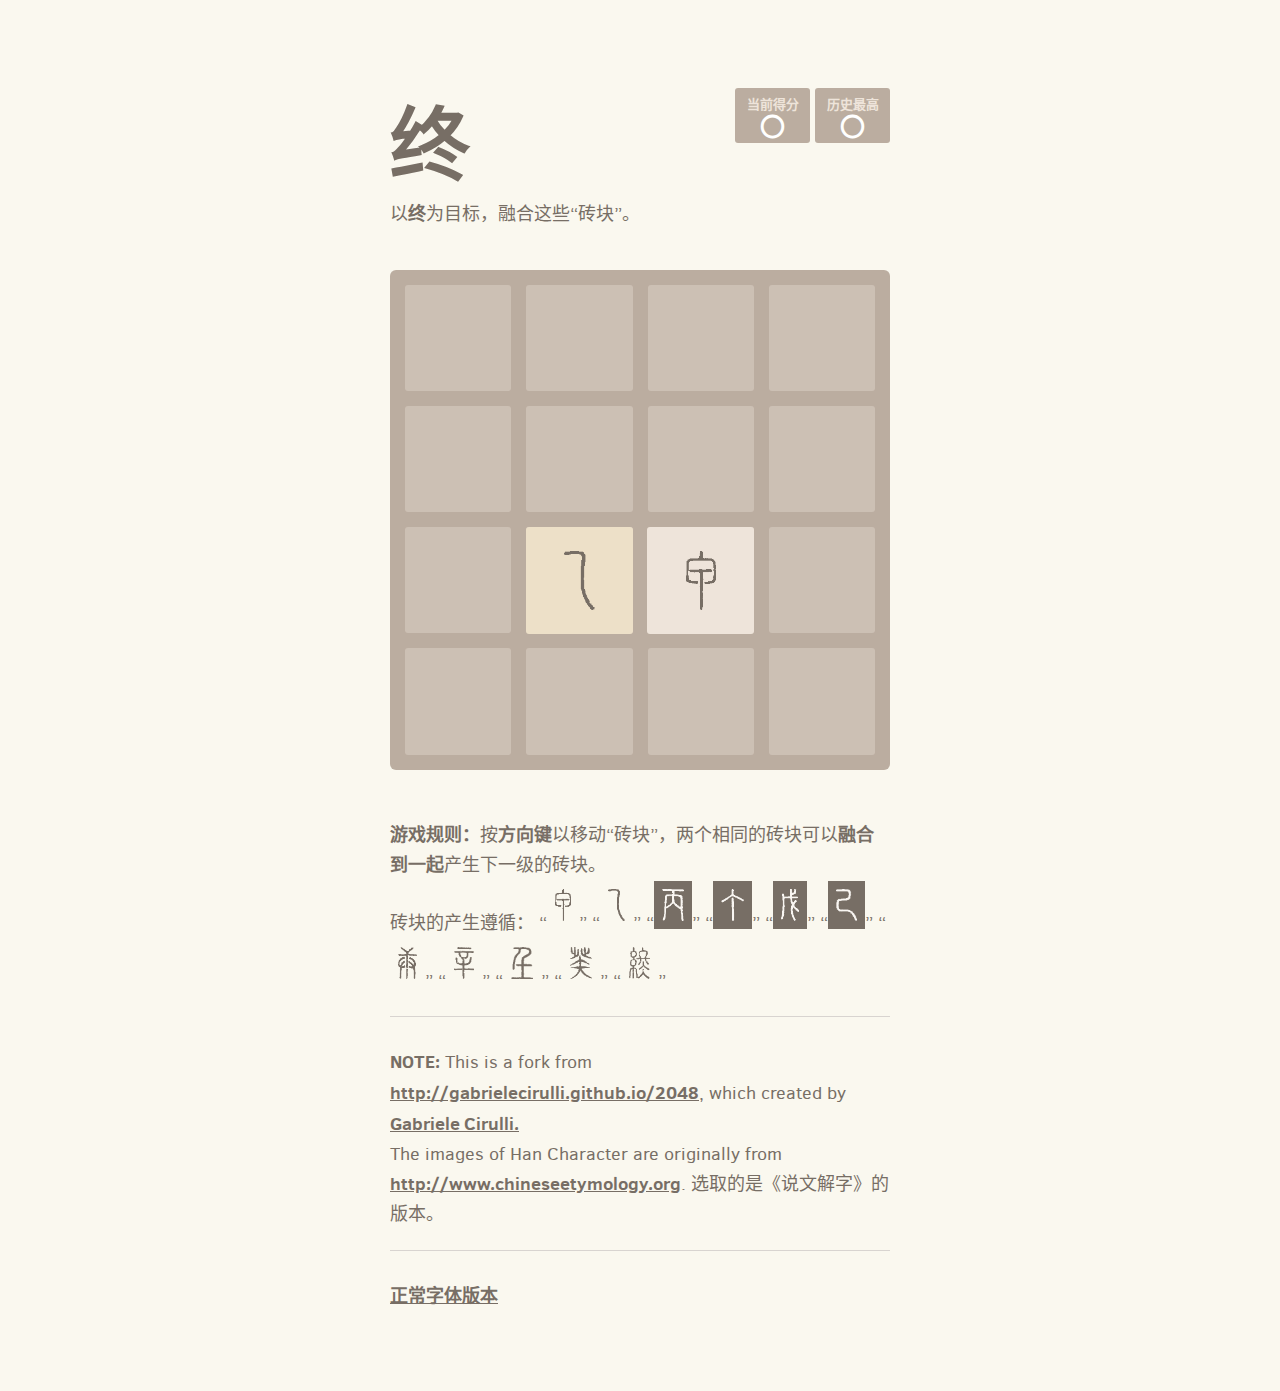
==== zhong/seal/index.html @ 3092d26b "add seal version of zhong 添加终的篆书版本" ====
﻿<!DOCTYPE html>
<html lang="zh-cn">
<head>
  <meta charset="utf-8">
  <title>终</title>

  <link href="style/main.css" rel="stylesheet" type="text/css">
  <link rel="shortcut icon" href="favicon.ico">
  <link rel="apple-touch-icon" href="meta/apple-touch-icon.png">
  <meta name="apple-mobile-web-app-capable" content="yes">

  <meta name="HandheldFriendly" content="True">
  <meta name="MobileOptimized" content="320">
  <meta name="viewport" content="width=device-width, target-densitydpi=160dpi, initial-scale=1.0, maximum-scale=1, user-scalable=no, minimal-ui">
</head>
<body>
  <div class="container">
    <div class="heading">
      <h1 class="title">终</h1>
      <div class="scores-container">
        <div class="score-container">0</div>
        <div class="best-container">0</div>
      </div>
    </div>
    <p class="game-intro">以<strong>终</strong>为目标，融合这些“砖块”。</p>

    <div class="game-container">
      <div class="game-message">
        <p></p>
        <div class="lower">
	        <a class="keep-playing-button">继续游戏</a>
          <a class="retry-button">再来一局</a>
        </div>
      </div>

      <div class="grid-container">
        <div class="grid-row">
          <div class="grid-cell"></div>
          <div class="grid-cell"></div>
          <div class="grid-cell"></div>
          <div class="grid-cell"></div>
        </div>
        <div class="grid-row">
          <div class="grid-cell"></div>
          <div class="grid-cell"></div>
          <div class="grid-cell"></div>
          <div class="grid-cell"></div>
        </div>
        <div class="grid-row">
          <div class="grid-cell"></div>
          <div class="grid-cell"></div>
          <div class="grid-cell"></div>
          <div class="grid-cell"></div>
        </div>
        <div class="grid-row">
          <div class="grid-cell"></div>
          <div class="grid-cell"></div>
          <div class="grid-cell"></div>
          <div class="grid-cell"></div>
        </div>
      </div>

      <div class="tile-container">

      </div>
    </div>

    <p class="game-explanation">
      <strong class="important">游戏规则：</strong>按<strong>方向键</strong>以移动“砖块”，两个相同的砖块可以<strong>融合到一起</strong>产生下一级的砖块。<br />
      砖块的产生遵循：
      “<img src="img/1.png" class="tile-example" />”
      “<img src="img/2.png" class="tile-example" />”
      “<img src="img/3.png" class="tile-example dark-tile" />”
      “<img src="img/4.png" class="tile-example dark-tile" />”
      “<img src="img/5.png" class="tile-example dark-tile" />”
      “<img src="img/6.png" class="tile-example dark-tile" />”
      “<img src="img/7.png" class="tile-example" />”
      “<img src="img/8.png" class="tile-example" />”
      “<img src="img/9.png" class="tile-example" />”
      “<img src="img/a.png" class="tile-example" />”
      “<img src="img/b.png" class="tile-example" />”
      <span class="hidden-tile">
      “<img src="img/c.png" class="tile-example" />”
      “<img src="img/d.png" class="tile-example" />”
      “<img src="img/e.png" class="tile-example" />”
      “<img src="img/f.png" class="tile-example" />”
      “<img src="img/g.png" class="tile-example" />”
      “<img src="img/h.png" class="tile-example" />”
      “<img src="img/i.png" class="tile-example" />”
      </span>
    </p>
    <hr>
    <p>
    <strong class="important">Note:</strong> This is a fork from <a href="http://gabrielecirulli.github.io/2048">http://gabrielecirulli.github.io/2048</a>, which created by <a href="http://gabrielecirulli.com" target="_blank">Gabriele Cirulli.</a><br>
    The images of Han Character are originally from <a href="http://www.chineseetymology.org">http://www.chineseetymology.org</a>. 选取的是《说文解字》的版本。
    </p>
    <hr>
    <p>
      <a href="..">正常字体版本</a>
    </p>
  </div>

  <script src="js/i18n.js"></script>
  <script src="js/animframe_polyfill.js"></script>
  <script src="js/keyboard_input_manager.js"></script>
  <script src="js/html_actuator.js"></script>
  <script src="js/grid.js"></script>
  <script src="js/tile.js"></script>
  <script src="js/local_score_manager.js"></script>
  <script src="js/game_manager.js"></script>
  <script src="js/application.js"></script>
</body>
</html>
---- zhong/seal/style/main.css ----
﻿@import url("fonts/clear-sans.css");
html, body {
  margin: 0;
  padding: 0;
  background: #faf8ef;
  color: #776E65;
  font-family: "Clear Sans", "Helvetica Neue", Arial, "Heiti SC", "黑体-简", "MS Yahei", "微软雅黑", "STXihei", "华文细黑", "WenQuanYi ZenHei", "文泉驿正黑体", sans-serif;
  font-size: 18px; }

body {
  margin: 80px 0; }

.heading:after {
  content: "";
  display: block;
  clear: both; }

h1.title {
  font-size: 80px;
  font-weight: bold;
  margin: 0;
  display: block;
  float: left; }

@-webkit-keyframes move-up {
  0% {
    top: 25px;
    opacity: 1; }

  100% {
    top: -50px;
    opacity: 0; } }

@-moz-keyframes move-up {
  0% {
    top: 25px;
    opacity: 1; }

  100% {
    top: -50px;
    opacity: 0; } }

@keyframes move-up {
  0% {
    top: 25px;
    opacity: 1; }

  100% {
    top: -50px;
    opacity: 0; } }

.scores-container {
  float: right;
  text-align: right; }

.score-container, .best-container {
  position: relative;
  display: inline-block;
  background: #bbada0;
  padding: 15px 25px;
  font-size: 25px;
  height: 25px;
  line-height: 47px;
  font-weight: bold;
  border-radius: 3px;
  color: white;
  margin-top: 8px;
  text-align: center; }
  .score-container:after, .best-container:after {
    position: absolute;
    width: 100%;
    top: 10px;
    left: 0;
    text-transform: uppercase;
    font-size: 13px;
    line-height: 13px;
    text-align: center;
    color: #eee4da; }
  .score-container .score-addition, .best-container .score-addition {
    position: absolute;
    right: 30px;
    color: red;
    font-size: 25px;
    line-height: 25px;
    font-weight: bold;
    color: rgba(119, 110, 101, 0.9);
    z-index: 100;
    -webkit-animation: move-up 600ms ease-in;
    -moz-animation: move-up 600ms ease-in;
    animation: move-up 600ms ease-in;
    -webkit-animation-fill-mode: both;
    -moz-animation-fill-mode: both;
    animation-fill-mode: both; }

.score-container:after {
  content: "当前得分"; }

.best-container:after {
  content: "历史最高"; }

p {
  margin-top: 0;
  margin-bottom: 10px;
  line-height: 1.65; }

a {
  color: #776E65;
  font-weight: bold;
  text-decoration: underline;
  cursor: pointer; }

strong.important {
  text-transform: uppercase; }

hr {
  border: none;
  border-bottom: 1px solid #d8d4d0;
  margin-top: 20px;
  margin-bottom: 30px; }

.container {
  width: 500px;
  margin: 0 auto; }

@-webkit-keyframes fade-in {
  0% {
    opacity: 0; }

  100% {
    opacity: 1; } }

@-moz-keyframes fade-in {
  0% {
    opacity: 0; }

  100% {
    opacity: 1; } }

@keyframes fade-in {
  0% {
    opacity: 0; }

  100% {
    opacity: 1; } }

.game-container {
  margin-top: 40px;
  position: relative;
  padding: 15px;
  cursor: default;
  -webkit-touch-callout: none;
  -webkit-user-select: none;
  -moz-user-select: none;
  background: #bbada0;
  border-radius: 6px;
  width: 500px;
  height: 500px;
  -webkit-box-sizing: border-box;
  -moz-box-sizing: border-box;
  box-sizing: border-box; }
  .game-container .game-message {
    display: none;
    position: absolute;
    top: 0;
    right: 0;
    bottom: 0;
    left: 0;
    background: rgba(238, 228, 218, 0.5);
    z-index: 100;
    text-align: center;
    -webkit-animation: fade-in 800ms ease 1200ms;
    -moz-animation: fade-in 800ms ease 1200ms;
    animation: fade-in 800ms ease 1200ms;
    -webkit-animation-fill-mode: both;
    -moz-animation-fill-mode: both;
    animation-fill-mode: both; }
    .game-container .game-message p {
      font-size: 60px;
      font-weight: bold;
      height: 60px;
      line-height: 60px;
      margin-top: 222px; }
    .game-container .game-message .lower {
      display: block;
      margin-top: 59px; }
    .game-container .game-message a {
      display: inline-block;
      background: #8f7966;
      border-radius: 3px;
      padding: 0 20px;
      text-decoration: none;
      color: #f9f6f2;
      height: 40px;
      line-height: 42px;
      margin-left: 9px; }
      .game-container .game-message a.keep-playing-button {
        display: none; }
    .game-container .game-message.game-won {
      background: rgba(237, 194, 46, 0.5);
      color: #f9f6f2; }
      .game-container .game-message.game-won a.keep-playing-button {
        display: inline-block; }
    .game-container .game-message.game-won, .game-container .game-message.game-over {
      display: block; }

.grid-container {
  position: absolute;
  z-index: 1; }

.grid-row {
  margin-bottom: 15px; }
  .grid-row:last-child {
    margin-bottom: 0; }
  .grid-row:after {
    content: "";
    display: block;
    clear: both; }

.grid-cell {
  width: 106.25px;
  height: 106.25px;
  margin-right: 15px;
  float: left;
  border-radius: 3px;
  background: rgba(238, 228, 218, 0.35); }
  .grid-cell:last-child {
    margin-right: 0; }

.tile-container {
  position: absolute;
  z-index: 2; }

.tile, .tile .tile-inner {
  width: 59px;
  height: 59px;
  line-height: 69px; }
.tile.tile-position-1-1 {
  -webkit-transform: translate(0px, 0px);
  -moz-transform: translate(0px, 0px);
  transform: translate(0px, 0px); }
.tile.tile-position-1-2 {
  -webkit-transform: translate(0px, 121px);
  -moz-transform: translate(0px, 121px);
  transform: translate(0px, 121px); }
.tile.tile-position-1-3 {
  -webkit-transform: translate(0px, 242px);
  -moz-transform: translate(0px, 242px);
  transform: translate(0px, 242px); }
.tile.tile-position-1-4 {
  -webkit-transform: translate(0px, 363px);
  -moz-transform: translate(0px, 363px);
  transform: translate(0px, 363px); }
.tile.tile-position-2-1 {
  -webkit-transform: translate(121px, 0px);
  -moz-transform: translate(121px, 0px);
  transform: translate(121px, 0px); }
.tile.tile-position-2-2 {
  -webkit-transform: translate(121px, 121px);
  -moz-transform: translate(121px, 121px);
  transform: translate(121px, 121px); }
.tile.tile-position-2-3 {
  -webkit-transform: translate(121px, 242px);
  -moz-transform: translate(121px, 242px);
  transform: translate(121px, 242px); }
.tile.tile-position-2-4 {
  -webkit-transform: translate(121px, 363px);
  -moz-transform: translate(121px, 363px);
  transform: translate(121px, 363px); }
.tile.tile-position-3-1 {
  -webkit-transform: translate(242px, 0px);
  -moz-transform: translate(242px, 0px);
  transform: translate(242px, 0px); }
.tile.tile-position-3-2 {
  -webkit-transform: translate(242px, 121px);
  -moz-transform: translate(242px, 121px);
  transform: translate(242px, 121px); }
.tile.tile-position-3-3 {
  -webkit-transform: translate(242px, 242px);
  -moz-transform: translate(242px, 242px);
  transform: translate(242px, 242px); }
.tile.tile-position-3-4 {
  -webkit-transform: translate(242px, 363px);
  -moz-transform: translate(242px, 363px);
  transform: translate(242px, 363px); }
.tile.tile-position-4-1 {
  -webkit-transform: translate(363px, 0px);
  -moz-transform: translate(363px, 0px);
  transform: translate(363px, 0px); }
.tile.tile-position-4-2 {
  -webkit-transform: translate(363px, 121px);
  -moz-transform: translate(363px, 121px);
  transform: translate(363px, 121px); }
.tile.tile-position-4-3 {
  -webkit-transform: translate(363px, 242px);
  -moz-transform: translate(363px, 242px);
  transform: translate(363px, 242px); }
.tile.tile-position-4-4 {
  -webkit-transform: translate(363px, 363px);
  -moz-transform: translate(363px, 363px);
  transform: translate(363px, 363px); }

.tile {
  position: absolute;
  -webkit-transition: 100ms ease-in-out;
  -moz-transition: 100ms ease-in-out;
  transition: 100ms ease-in-out;
  -webkit-transition-property: -webkit-transform;
  -moz-transition-property: -moz-transform;
  transition-property: transform; }
  .tile .tile-inner {
    border-radius: 3px;
    background: #eee4da;
    text-align: center;
    font-weight: bold;
    z-index: 10;
    font-size: 55px; }
  .tile.tile-2 .tile-inner {
    background-color: #eee4da;
    box-shadow: 0 0 30px 10px rgba(243, 213, 116, 0), inset 0 0 0 1px rgba(255, 255, 255, 0); }
  .tile.tile-4 .tile-inner {
    background-color: #ede0c8;
    box-shadow: 0 0 30px 10px rgba(243, 213, 116, 0), inset 0 0 0 1px rgba(255, 255, 255, 0); }
  .tile.tile-8 .tile-inner {
    color: #f9f6f2;
    background-color: #f2b179;
    box-shadow: 0 0 30px 10px rgba(243, 213, 116, 0), inset 0 0 0 1px rgba(255, 255, 255, 0); }
  .tile.tile-16 .tile-inner {
    color: #f9f6f2;
    background-color: #f59563;
    box-shadow: 0 0 30px 10px rgba(243, 213, 116, 0), inset 0 0 0 1px rgba(255, 255, 255, 0); }
  .tile.tile-32 .tile-inner {
    color: #f9f6f2;
    background-color: #f67c5f;
    box-shadow: 0 0 30px 10px rgba(243, 213, 116, 0.0793651), inset 0 0 0 1px rgba(255, 255, 255, 0.047619); }
  .tile.tile-64 .tile-inner {
    color: #f9f6f2;
    background-color: #f65e3b;
    box-shadow: 0 0 30px 10px rgba(243, 213, 116, 0.15873), inset 0 0 0 1px rgba(255, 255, 255, 0.0952381); }
  .tile.tile-128 .tile-inner {
    color: #f9f6f2;
    background-color: #edcf72;
    box-shadow: 0 0 30px 10px rgba(243, 213, 116, 0.238095), inset 0 0 0 1px rgba(255, 255, 255, 0.142857); }
  .tile.tile-256 .tile-inner {
    color: #f9f6f2;
    background-color: #edcc61;
    box-shadow: 0 0 30px 10px rgba(243, 213, 116, 0.31746), inset 0 0 0 1px rgba(255, 255, 255, 0.190476); }
  .tile.tile-512 .tile-inner {
    color: #f9f6f2;
    background-color: #edc850;
    box-shadow: 0 0 30px 10px rgba(243, 213, 116, 0.396825), inset 0 0 0 1px rgba(255, 255, 255, 0.238095); }
  .tile.tile-1024 .tile-inner {
    color: #f9f6f2;
    background-color: #edc53f;
    box-shadow: 0 0 30px 10px rgba(243, 213, 116, 0.47619), inset 0 0 0 1px rgba(255, 255, 255, 0.285714); }
  .tile.tile-2048 .tile-inner {
    color: #f9f6f2;
    background-color: #edc22e;
    box-shadow: 0 0 30px 10px rgba(243, 213, 116, 0.555556), inset 0 0 0 1px rgba(255, 255, 255, 0.333333); }
  .tile.tile-2 .tile-inner {
    background-image: url("../img/1.png");
    background-repeat: no-repeat;
    background-size: contain;
    background-origin: content-box;
    background-position: center center;
    padding: 24px;
    color: transparent; }
  .tile.tile-4 .tile-inner {
    background-image: url("../img/2.png");
    background-repeat: no-repeat;
    background-size: contain;
    background-origin: content-box;
    background-position: center center;
    padding: 24px;
    color: transparent; }
  .tile.tile-8 .tile-inner {
    background-image: url("../img/3.png");
    background-repeat: no-repeat;
    background-size: contain;
    background-origin: content-box;
    background-position: center center;
    padding: 24px;
    color: transparent; }
  .tile.tile-16 .tile-inner {
    background-image: url("../img/4.png");
    background-repeat: no-repeat;
    background-size: contain;
    background-origin: content-box;
    background-position: center center;
    padding: 24px;
    color: transparent; }
  .tile.tile-32 .tile-inner {
    background-image: url("../img/5.png");
    background-repeat: no-repeat;
    background-size: contain;
    background-origin: content-box;
    background-position: center center;
    padding: 24px;
    color: transparent; }
  .tile.tile-64 .tile-inner {
    background-image: url("../img/6.png");
    background-repeat: no-repeat;
    background-size: contain;
    background-origin: content-box;
    background-position: center center;
    padding: 24px;
    color: transparent; }
  .tile.tile-128 .tile-inner {
    background-image: url("../img/7.png");
    background-repeat: no-repeat;
    background-size: contain;
    background-origin: content-box;
    background-position: center center;
    padding: 24px;
    color: transparent; }
  .tile.tile-256 .tile-inner {
    background-image: url("../img/8.png");
    background-repeat: no-repeat;
    background-size: contain;
    background-origin: content-box;
    background-position: center center;
    padding: 24px;
    color: transparent; }
  .tile.tile-512 .tile-inner {
    background-image: url("../img/9.png");
    background-repeat: no-repeat;
    background-size: contain;
    background-origin: content-box;
    background-position: center center;
    padding: 24px;
    color: transparent; }
  .tile.tile-1024 .tile-inner {
    background-image: url("../img/a.png");
    background-repeat: no-repeat;
    background-size: contain;
    background-origin: content-box;
    background-position: center center;
    padding: 24px;
    color: transparent; }
  .tile.tile-2048 .tile-inner {
    background-image: url("../img/b.png");
    background-repeat: no-repeat;
    background-size: contain;
    background-origin: content-box;
    background-position: center center;
    padding: 24px;
    color: transparent; }
  .tile.tile-4096 .tile-inner {
    background-image: url("../img/c.png");
    background-repeat: no-repeat;
    background-size: contain;
    background-origin: content-box;
    background-position: center center;
    padding: 24px;
    color: transparent; }
  .tile.tile-8192 .tile-inner {
    background-image: url("../img/d.png");
    background-repeat: no-repeat;
    background-size: contain;
    background-origin: content-box;
    background-position: center center;
    padding: 24px;
    color: transparent; }
  .tile.tile-16384 .tile-inner {
    background-image: url("../img/e.png");
    background-repeat: no-repeat;
    background-size: contain;
    background-origin: content-box;
    background-position: center center;
    padding: 24px;
    color: transparent; }
  .tile.tile-32768 .tile-inner {
    background-image: url("../img/f.png");
    background-repeat: no-repeat;
    background-size: contain;
    background-origin: content-box;
    background-position: center center;
    padding: 24px;
    color: transparent; }
  .tile.tile-65536 .tile-inner {
    background-image: url("../img/g.png");
    background-repeat: no-repeat;
    background-size: contain;
    background-origin: content-box;
    background-position: center center;
    padding: 24px;
    color: transparent; }
  .tile.tile-131072 .tile-inner {
    background-image: url("../img/h.png");
    background-repeat: no-repeat;
    background-size: contain;
    background-origin: content-box;
    background-position: center center;
    padding: 24px;
    color: transparent; }
  .tile.tile-262144 .tile-inner {
    background-image: url("../img/i.png");
    background-repeat: no-repeat;
    background-size: contain;
    background-origin: content-box;
    background-position: center center;
    padding: 24px;
    color: transparent; }
  .tile.tile-super .tile-inner {
    background-color: #3c3a32; }

@-webkit-keyframes appear {
  0% {
    opacity: 0;
    -webkit-transform: scale(0);
    -moz-transform: scale(0);
    transform: scale(0); }

  100% {
    opacity: 1;
    -webkit-transform: scale(1);
    -moz-transform: scale(1);
    transform: scale(1); } }

@-moz-keyframes appear {
  0% {
    opacity: 0;
    -webkit-transform: scale(0);
    -moz-transform: scale(0);
    transform: scale(0); }

  100% {
    opacity: 1;
    -webkit-transform: scale(1);
    -moz-transform: scale(1);
    transform: scale(1); } }

@keyframes appear {
  0% {
    opacity: 0;
    -webkit-transform: scale(0);
    -moz-transform: scale(0);
    transform: scale(0); }

  100% {
    opacity: 1;
    -webkit-transform: scale(1);
    -moz-transform: scale(1);
    transform: scale(1); } }

.tile-new .tile-inner {
  -webkit-animation: appear 200ms ease 100ms;
  -moz-animation: appear 200ms ease 100ms;
  animation: appear 200ms ease 100ms;
  -webkit-animation-fill-mode: backwards;
  -moz-animation-fill-mode: backwards;
  animation-fill-mode: backwards; }

@-webkit-keyframes pop {
  0% {
    -webkit-transform: scale(0);
    -moz-transform: scale(0);
    transform: scale(0); }

  50% {
    -webkit-transform: scale(1.2);
    -moz-transform: scale(1.2);
    transform: scale(1.2); }

  100% {
    -webkit-transform: scale(1);
    -moz-transform: scale(1);
    transform: scale(1); } }

@-moz-keyframes pop {
  0% {
    -webkit-transform: scale(0);
    -moz-transform: scale(0);
    transform: scale(0); }

  50% {
    -webkit-transform: scale(1.2);
    -moz-transform: scale(1.2);
    transform: scale(1.2); }

  100% {
    -webkit-transform: scale(1);
    -moz-transform: scale(1);
    transform: scale(1); } }

@keyframes pop {
  0% {
    -webkit-transform: scale(0);
    -moz-transform: scale(0);
    transform: scale(0); }

  50% {
    -webkit-transform: scale(1.2);
    -moz-transform: scale(1.2);
    transform: scale(1.2); }

  100% {
    -webkit-transform: scale(1);
    -moz-transform: scale(1);
    transform: scale(1); } }

.tile-merged .tile-inner {
  z-index: 20;
  -webkit-animation: pop 200ms ease 100ms;
  -moz-animation: pop 200ms ease 100ms;
  animation: pop 200ms ease 100ms;
  -webkit-animation-fill-mode: backwards;
  -moz-animation-fill-mode: backwards;
  animation-fill-mode: backwards; }

.game-intro {
  margin-bottom: 0; }

.game-explanation {
  margin-top: 50px;
  vertical-align: middle; }
  .game-explanation .tile-example {
    padding: 8px;
    max-width: 32px;
    max-height: 32px; }
  .game-explanation .tile-example.dark-tile {
    background: #776E65; }
  .game-explanation .hidden-tile {
    opacity: 0;
    width: 1px;
    height: 1px;
    display: inline-block;
    overflow: hidden; }

@media screen and (max-width: 520px) {
  html, body {
    font-size: 15px; }
  body {
    margin: 20px 0;
    padding: 0 20px; }
  h1.title {
    font-size: 27px;
    margin-top: 15px; }
  .container {
    width: 280px;
    margin: 0 auto; }
  .score-container, .best-container {
    margin-top: 0;
    padding: 15px 10px;
    min-width: 40px; }
  .heading {
    margin-bottom: 10px; }
  .game-container {
    margin-top: 40px;
    position: relative;
    padding: 10px;
    cursor: default;
    -webkit-touch-callout: none;
    -webkit-user-select: none;
    -moz-user-select: none;
    background: #bbada0;
    border-radius: 6px;
    width: 280px;
    height: 280px;
    -webkit-box-sizing: border-box;
    -moz-box-sizing: border-box;
    box-sizing: border-box; }
    .game-container .game-message {
      display: none;
      position: absolute;
      top: 0;
      right: 0;
      bottom: 0;
      left: 0;
      background: rgba(238, 228, 218, 0.5);
      z-index: 100;
      text-align: center;
      -webkit-animation: fade-in 800ms ease 1200ms;
      -moz-animation: fade-in 800ms ease 1200ms;
      animation: fade-in 800ms ease 1200ms;
      -webkit-animation-fill-mode: both;
      -moz-animation-fill-mode: both;
      animation-fill-mode: both; }
      .game-container .game-message p {
        font-size: 60px;
        font-weight: bold;
        height: 60px;
        line-height: 60px;
        margin-top: 222px; }
      .game-container .game-message .lower {
        display: block;
        margin-top: 59px; }
      .game-container .game-message a {
        display: inline-block;
        background: #8f7966;
        border-radius: 3px;
        padding: 0 20px;
        text-decoration: none;
        color: #f9f6f2;
        height: 40px;
        line-height: 42px;
        margin-left: 9px; }
        .game-container .game-message a.keep-playing-button {
          display: none; }
      .game-container .game-message.game-won {
        background: rgba(237, 194, 46, 0.5);
        color: #f9f6f2; }
        .game-container .game-message.game-won a.keep-playing-button {
          display: inline-block; }
      .game-container .game-message.game-won, .game-container .game-message.game-over {
        display: block; }
  .grid-container {
    position: absolute;
    z-index: 1; }
  .grid-row {
    margin-bottom: 10px; }
    .grid-row:last-child {
      margin-bottom: 0; }
    .grid-row:after {
      content: "";
      display: block;
      clear: both; }
  .grid-cell {
    width: 57.5px;
    height: 57.5px;
    margin-right: 10px;
    float: left;
    border-radius: 3px;
    background: rgba(238, 228, 218, 0.35); }
    .grid-cell:last-child {
      margin-right: 0; }
  .tile-container {
    position: absolute;
    z-index: 2; }
  .tile, .tile .tile-inner {
    width: 10px;
    height: 10px;
    line-height: 20px; }
  .tile.tile-position-1-1 {
    -webkit-transform: translate(0px, 0px);
    -moz-transform: translate(0px, 0px);
    transform: translate(0px, 0px); }
  .tile.tile-position-1-2 {
    -webkit-transform: translate(0px, 67px);
    -moz-transform: translate(0px, 67px);
    transform: translate(0px, 67px); }
  .tile.tile-position-1-3 {
    -webkit-transform: translate(0px, 135px);
    -moz-transform: translate(0px, 135px);
    transform: translate(0px, 135px); }
  .tile.tile-position-1-4 {
    -webkit-transform: translate(0px, 202px);
    -moz-transform: translate(0px, 202px);
    transform: translate(0px, 202px); }
  .tile.tile-position-2-1 {
    -webkit-transform: translate(67px, 0px);
    -moz-transform: translate(67px, 0px);
    transform: translate(67px, 0px); }
  .tile.tile-position-2-2 {
    -webkit-transform: translate(67px, 67px);
    -moz-transform: translate(67px, 67px);
    transform: translate(67px, 67px); }
  .tile.tile-position-2-3 {
    -webkit-transform: translate(67px, 135px);
    -moz-transform: translate(67px, 135px);
    transform: translate(67px, 135px); }
  .tile.tile-position-2-4 {
    -webkit-transform: translate(67px, 202px);
    -moz-transform: translate(67px, 202px);
    transform: translate(67px, 202px); }
  .tile.tile-position-3-1 {
    -webkit-transform: translate(135px, 0px);
    -moz-transform: translate(135px, 0px);
    transform: translate(135px, 0px); }
  .tile.tile-position-3-2 {
    -webkit-transform: translate(135px, 67px);
    -moz-transform: translate(135px, 67px);
    transform: translate(135px, 67px); }
  .tile.tile-position-3-3 {
    -webkit-transform: translate(135px, 135px);
    -moz-transform: translate(135px, 135px);
    transform: translate(135px, 135px); }
  .tile.tile-position-3-4 {
    -webkit-transform: translate(135px, 202px);
    -moz-transform: translate(135px, 202px);
    transform: translate(135px, 202px); }
  .tile.tile-position-4-1 {
    -webkit-transform: translate(202px, 0px);
    -moz-transform: translate(202px, 0px);
    transform: translate(202px, 0px); }
  .tile.tile-position-4-2 {
    -webkit-transform: translate(202px, 67px);
    -moz-transform: translate(202px, 67px);
    transform: translate(202px, 67px); }
  .tile.tile-position-4-3 {
    -webkit-transform: translate(202px, 135px);
    -moz-transform: translate(202px, 135px);
    transform: translate(202px, 135px); }
  .tile.tile-position-4-4 {
    -webkit-transform: translate(202px, 202px);
    -moz-transform: translate(202px, 202px);
    transform: translate(202px, 202px); }
  .game-container {
    margin-top: 20px; }
  .tile .tile-inner {
    font-size: 35px; }
  .game-message p {
    font-size: 30px !important;
    height: 30px !important;
    line-height: 30px !important;
    margin-top: 90px !important; }
  .game-message .lower {
    margin-top: 30px !important; } }
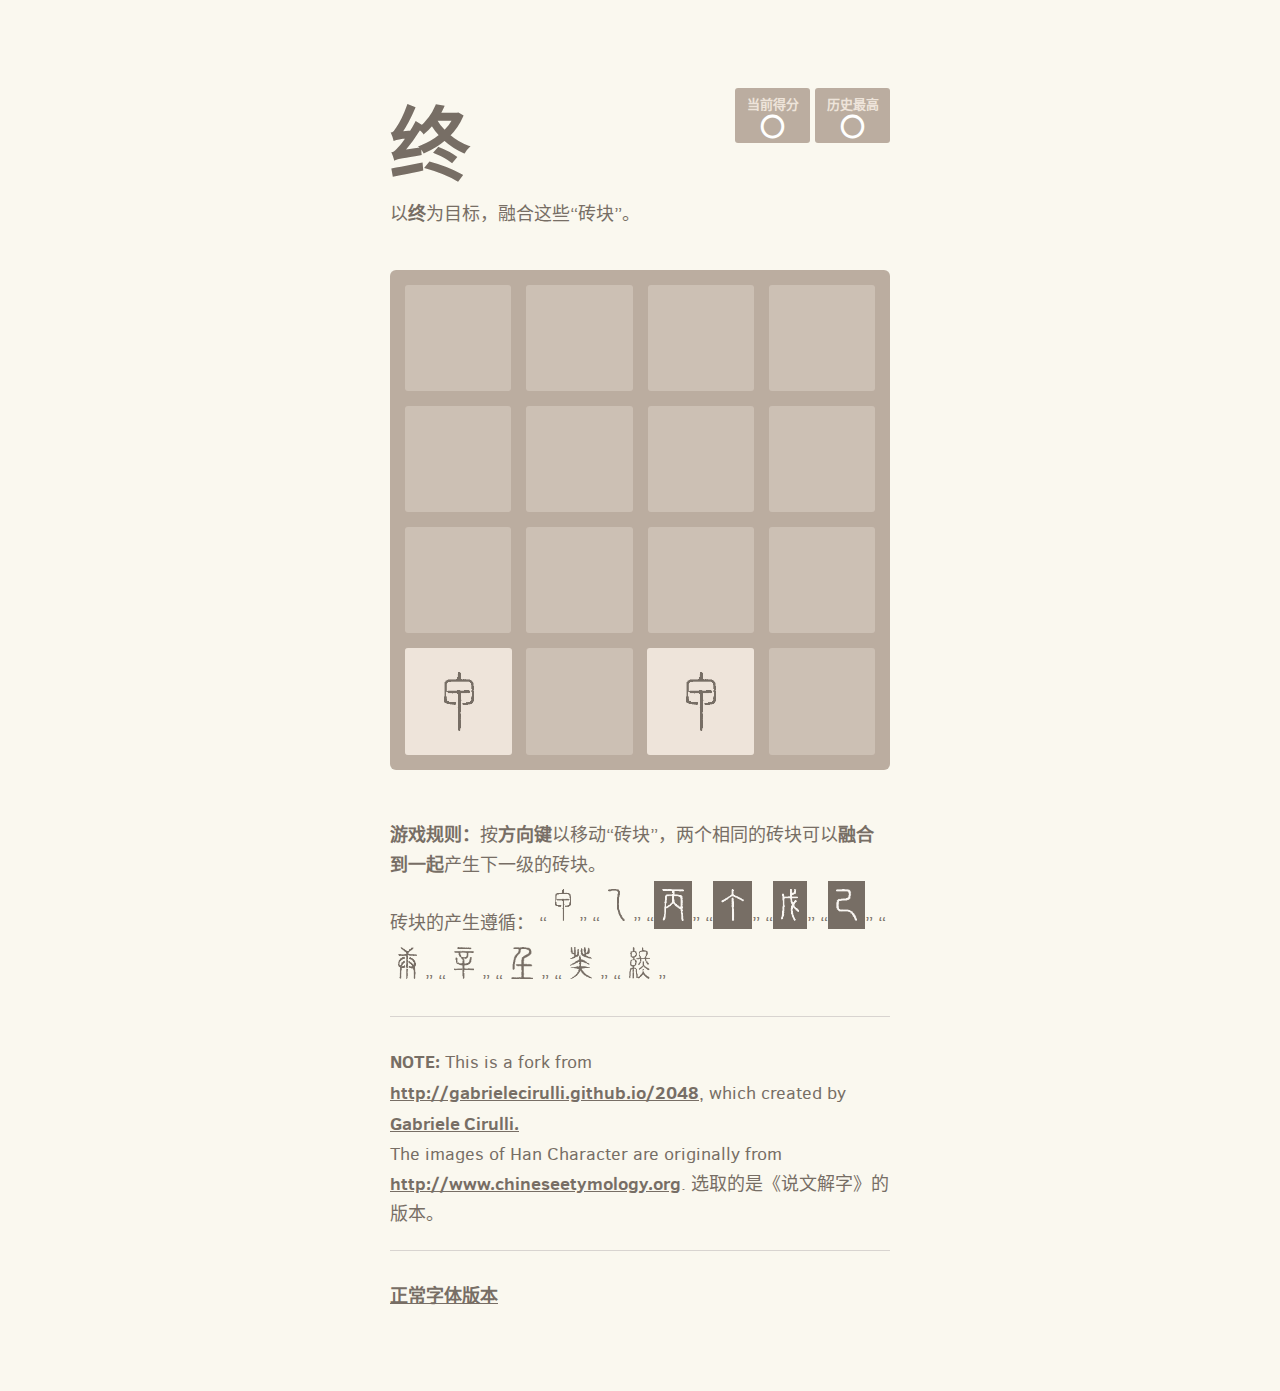
==== commit 5c8d9131: "Update index.html" ====
--- a/zhong/seal/index.html
+++ b/zhong/seal/index.html
@@ -2,7 +2,7 @@
 <html lang="zh-cn">
 <head>
   <meta charset="utf-8">
-  <title>终</title>
+  <title>终 (篆书版) - 2048</title>
 
   <link href="style/main.css" rel="stylesheet" type="text/css">
   <link rel="shortcut icon" href="favicon.ico">
